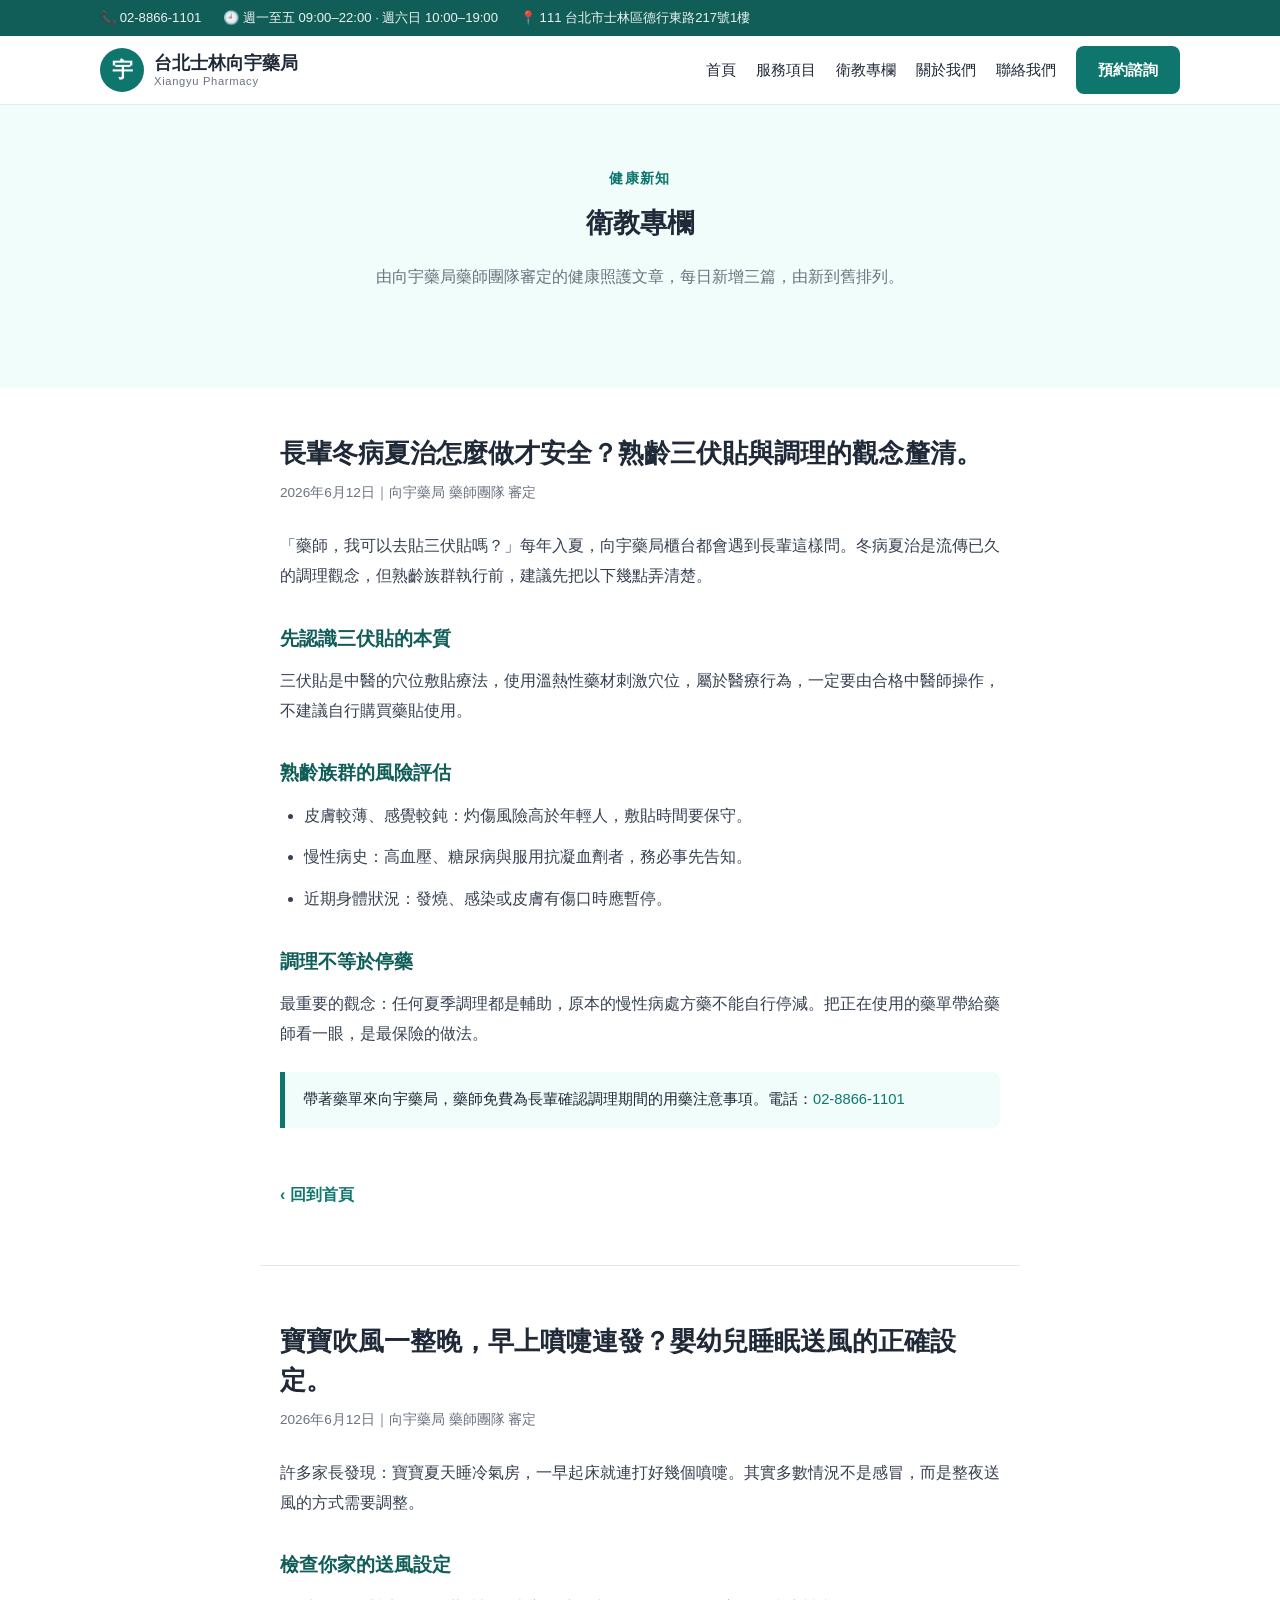
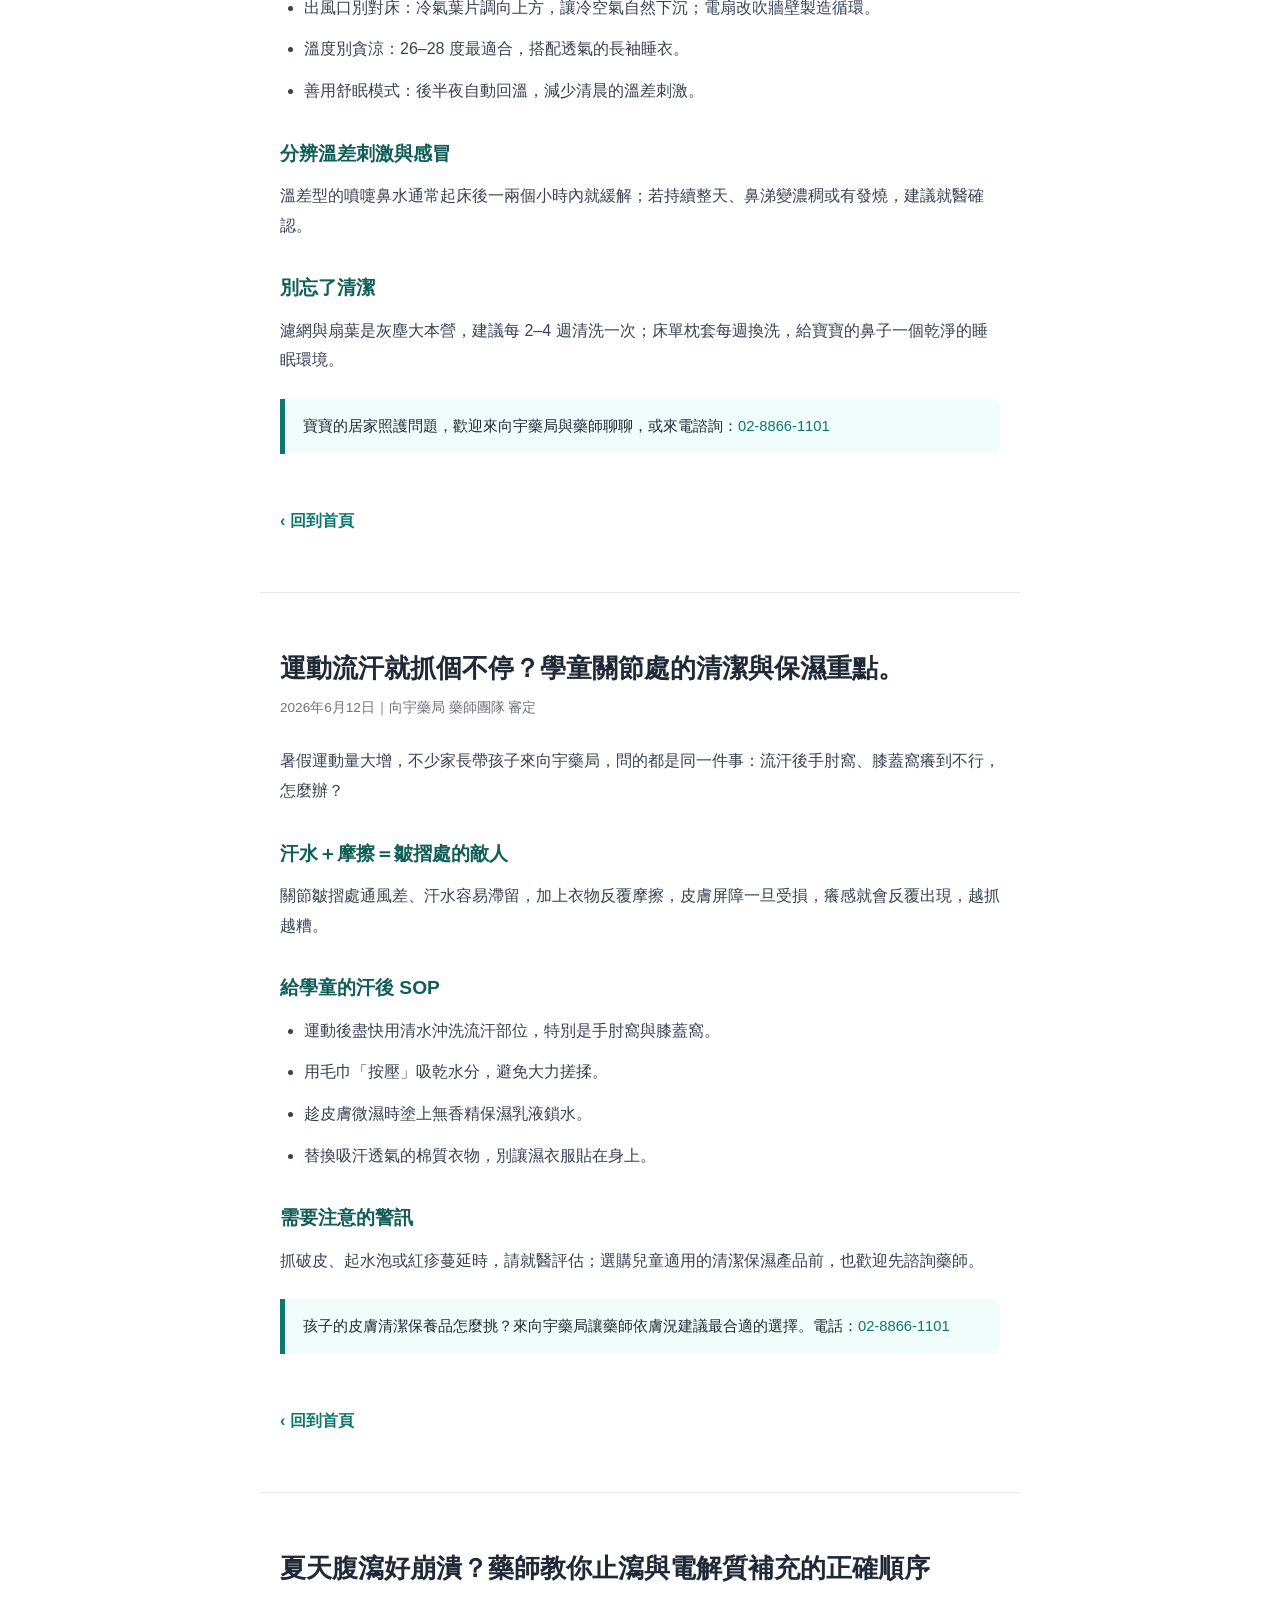
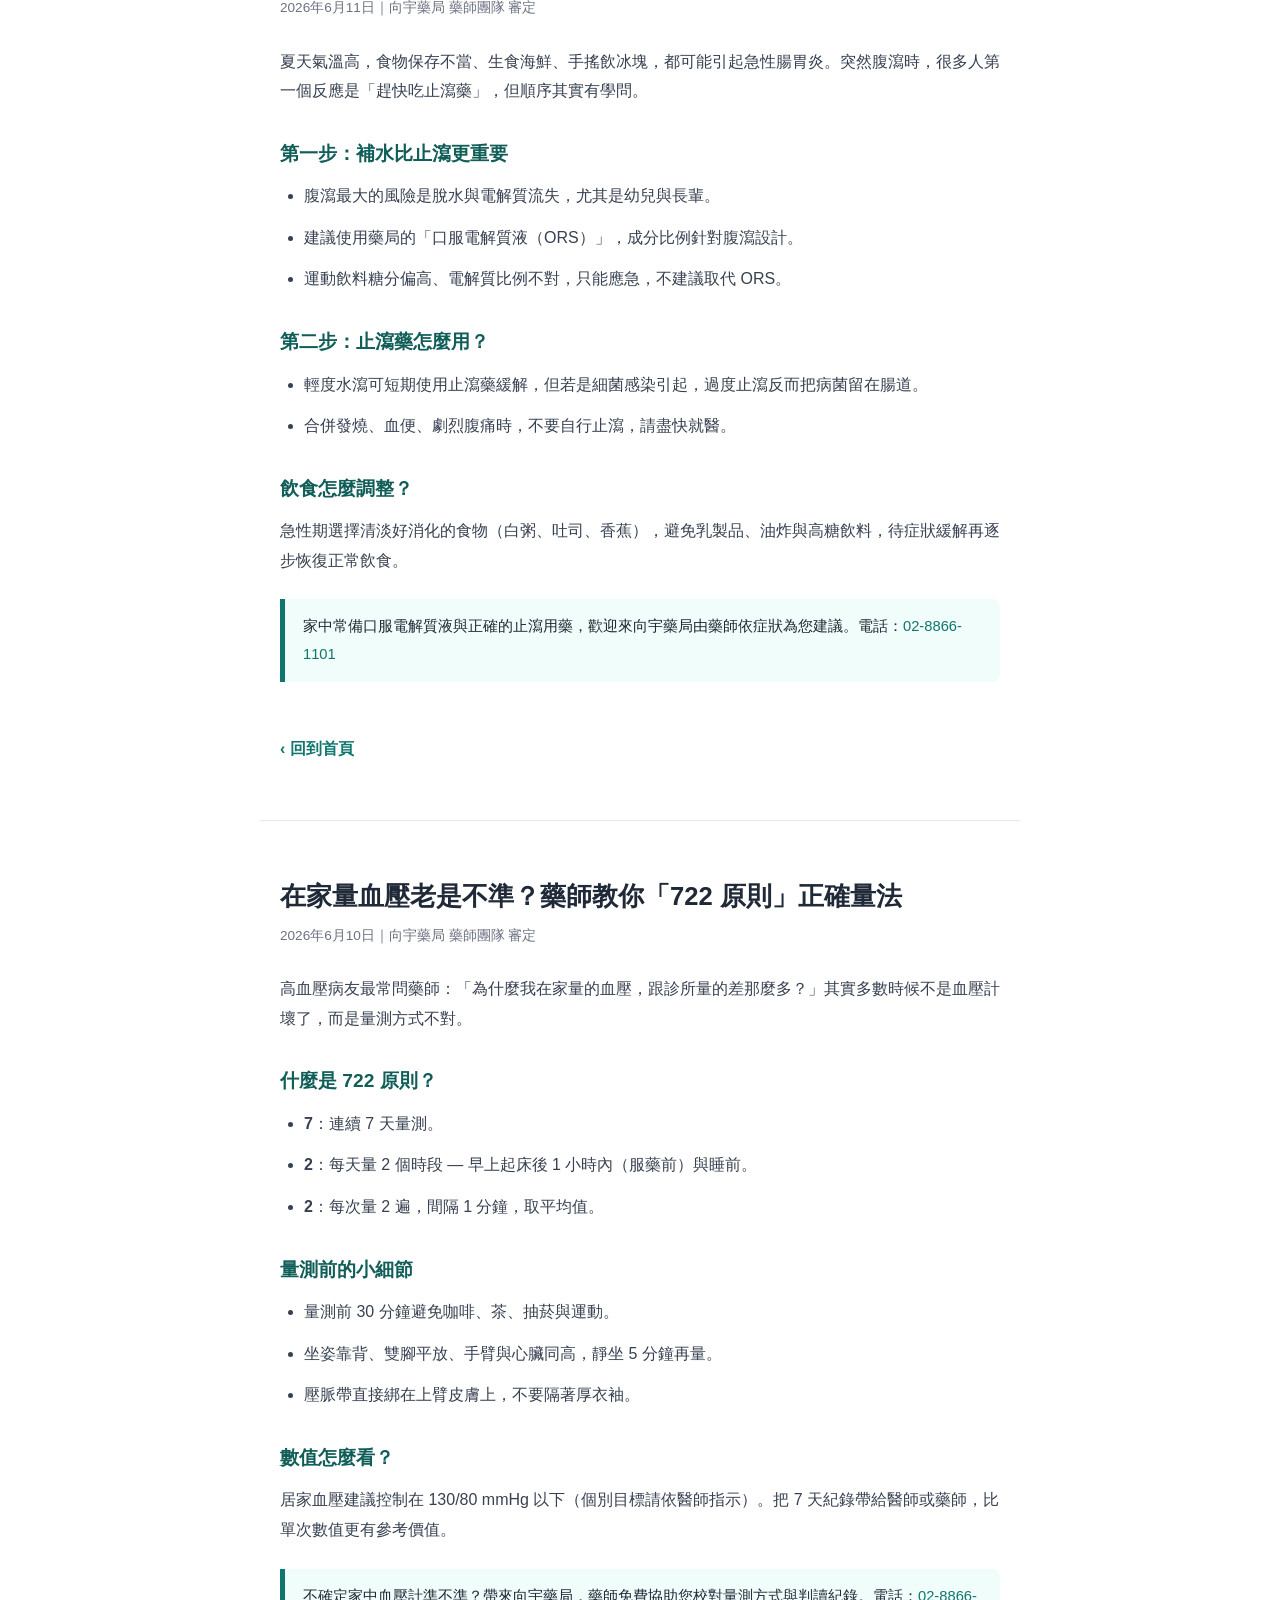
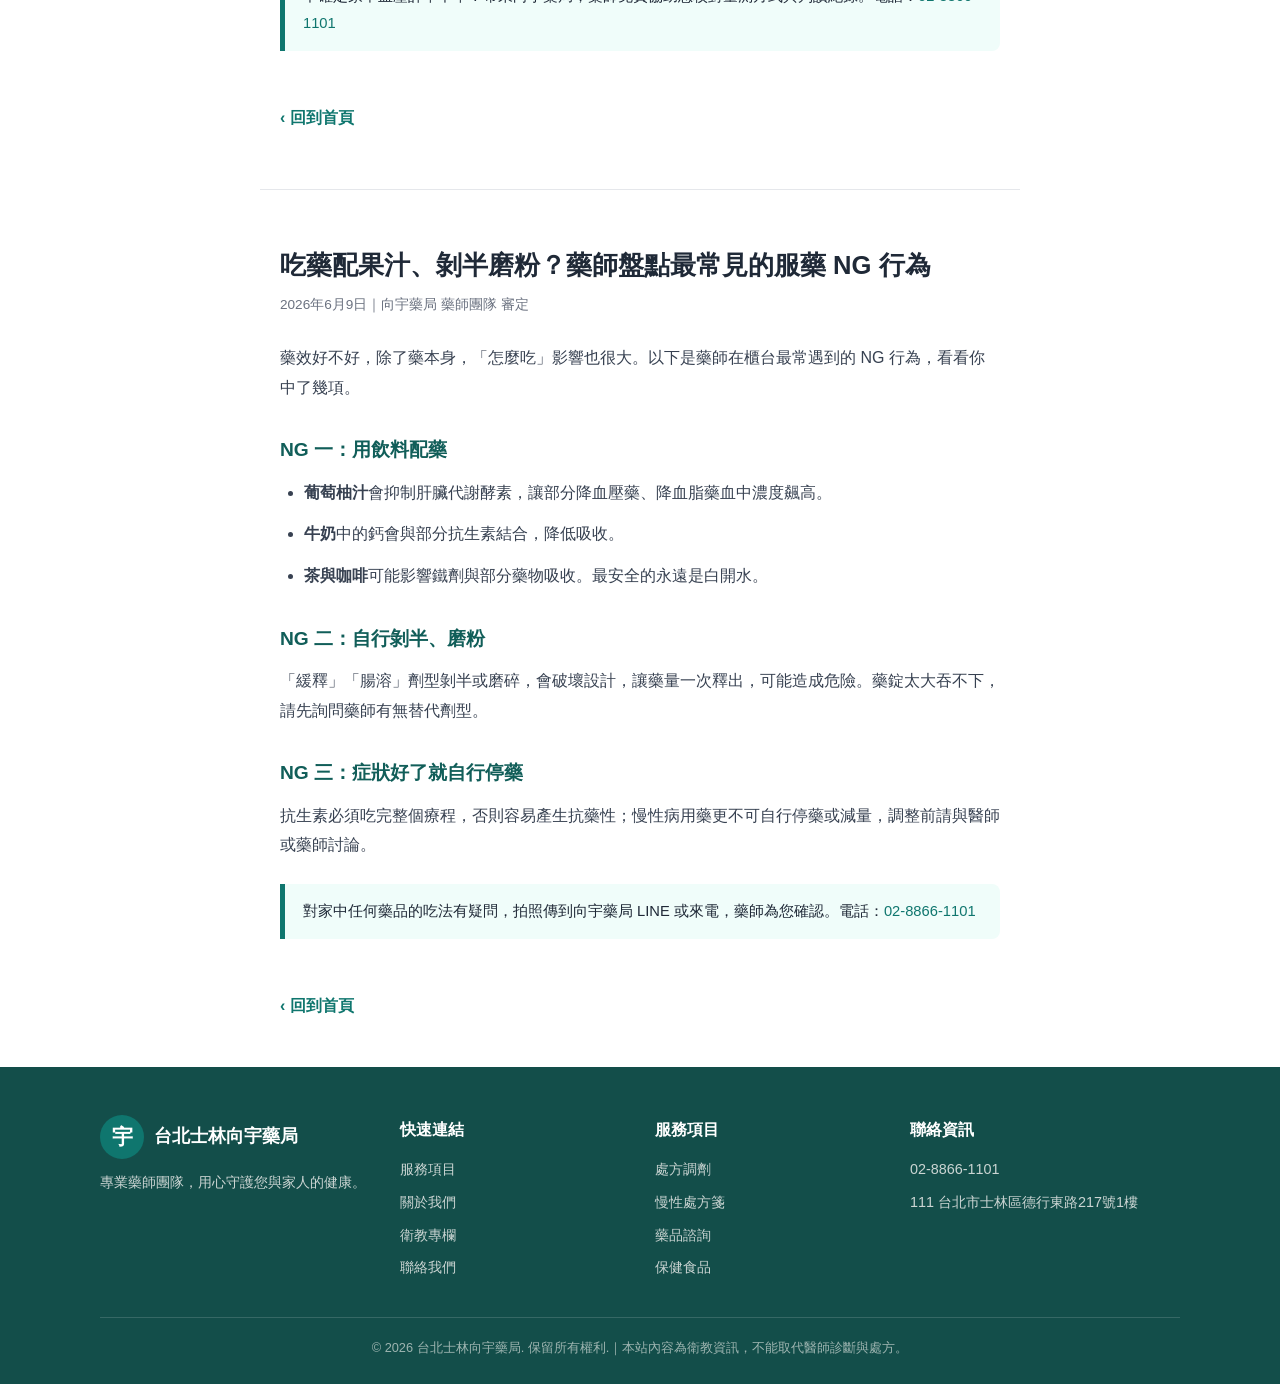
==== articles.html @ 9382575a "Create articles.html" ====
<!DOCTYPE html>
<html lang="zh-Hant-TW">
<head>
<meta charset="UTF-8">
<meta name="viewport" content="width=device-width, initial-scale=1">
<title>衛教專欄 | 台北士林向宇藥局</title>
<meta name="description" content="台北士林向宇藥局衛教專欄：由藥師團隊審定的健康生活照護文章，每日更新。">
<style>
:root{--p:#0F766E;--p-dark:#115E59;--p-light:#F0FDFA;--p-mid:#14B8A6;--ink:#1F2937;--muted:#6B7280;--border:#E5E7EB;--line:#06C755;--bg:#FFFFFF}
*{margin:0;padding:0;box-sizing:border-box}
body{font-family:"Noto Sans TC","Microsoft JhengHei","PingFang TC",sans-serif;color:var(--ink);line-height:1.85;background:var(--bg)}
a{text-decoration:none;color:var(--p)}
.wrap{max-width:1120px;margin:0 auto;padding:0 20px}
.topbar{background:var(--p-dark);color:#fff;font-size:.82rem}
.topbar .wrap{display:flex;gap:22px;flex-wrap:wrap;padding:6px 20px}
.topbar span{opacity:.92}
header{position:sticky;top:0;z-index:50;background:rgba(255,255,255,.96);backdrop-filter:blur(6px);border-bottom:1px solid var(--border)}
header .wrap{display:flex;align-items:center;justify-content:space-between;padding:10px 20px;gap:10px;flex-wrap:wrap}
.brand{display:flex;align-items:center;gap:10px}
.brand .mark{width:44px;height:44px;border-radius:50%;background:var(--p);color:#fff;display:flex;align-items:center;justify-content:center;font-size:1.3rem;font-weight:700}
.brand .name{font-weight:700;font-size:1.1rem;line-height:1.3}
.brand .name small{display:block;font-weight:400;color:var(--muted);font-size:.7rem;letter-spacing:.06em}
nav{display:flex;align-items:center;gap:20px;flex-wrap:wrap}
nav a{color:var(--ink);font-size:.95rem}
nav a:hover{color:var(--p)}
.btn{display:inline-block;background:var(--p);color:#fff;font-weight:700;padding:10px 22px;border-radius:8px;font-size:.95rem}
.btn:hover{background:var(--p-dark);color:#fff}
.btn.ghost{background:#fff;color:var(--p);border:1.5px solid var(--p)}
.hero{background:linear-gradient(135deg,var(--p-light),#fff);padding:64px 0 48px;border-bottom:1px solid var(--border)}
.hero .wrap{display:grid;grid-template-columns:1.25fr .75fr;gap:40px;align-items:center}
.badge{display:inline-block;background:var(--p-light);color:var(--p-dark);border:1px solid var(--p-mid);border-radius:999px;font-size:.8rem;font-weight:700;padding:4px 14px;margin-bottom:16px}
.hero h1{font-size:2.3rem;line-height:1.35;margin-bottom:14px}
.hero h1 em{font-style:normal;color:var(--p)}
.hero p{color:var(--muted);max-width:560px;margin-bottom:24px}
.hero .actions{display:flex;gap:12px;margin-bottom:30px}
.chips{display:flex;gap:12px;flex-wrap:wrap}
.chip{background:#fff;border:1px solid var(--border);border-radius:10px;padding:10px 16px;font-size:.85rem;font-weight:700;color:var(--p-dark)}
.pharm-card{background:#fff;border:1px solid var(--border);border-radius:16px;padding:28px;text-align:center;box-shadow:0 8px 24px rgba(15,118,110,.08)}
.pharm-card .avatar{width:84px;height:84px;border-radius:50%;background:var(--p-light);color:var(--p);display:flex;align-items:center;justify-content:center;font-size:2rem;font-weight:700;margin:0 auto 14px}
.pharm-card .photo{width:150px;height:150px;border-radius:50%;object-fit:cover;object-position:top;margin:0 auto 14px;display:block;border:4px solid var(--p-light);box-shadow:0 4px 12px rgba(15,118,110,.15)}
.pharm-card h3{font-size:1.1rem;margin-bottom:4px}
.pharm-card p{color:var(--muted);font-size:.85rem}
.section{padding:60px 0}
.section.alt{background:var(--p-light)}
.kicker{text-align:center;color:var(--p);font-weight:700;font-size:.9rem;letter-spacing:.1em;margin-bottom:6px}
.section h2{text-align:center;font-size:1.7rem;margin-bottom:14px}
.section .lead{text-align:center;color:var(--muted);max-width:720px;margin:0 auto 36px}
.grid4{display:grid;grid-template-columns:repeat(auto-fit,minmax(230px,1fr));gap:18px}
.fcard{background:#fff;border:1px solid var(--border);border-radius:14px;padding:24px}
.fcard .ico{width:44px;height:44px;border-radius:10px;background:var(--p-light);color:var(--p);display:flex;align-items:center;justify-content:center;font-size:1.2rem;margin-bottom:12px}
.fcard h3{font-size:1.02rem;margin-bottom:6px}
.fcard p{color:var(--muted);font-size:.87rem}
.acards{display:grid;grid-template-columns:repeat(auto-fit,minmax(280px,1fr));gap:20px}
.acard{background:#fff;border:1px solid var(--border);border-radius:14px;overflow:hidden;display:flex;flex-direction:column}
.acard .tagbar{background:var(--p-light);color:var(--p-dark);font-size:.78rem;font-weight:700;padding:8px 18px}
.acard .inner{padding:20px;display:flex;flex-direction:column;flex:1}
.acard .meta{color:var(--muted);font-size:.78rem;margin-bottom:8px}
.acard h3{font-size:1.05rem;line-height:1.5;margin-bottom:10px}
.acard p{color:var(--muted);font-size:.88rem;flex:1}
.acard a{font-weight:700;margin-top:14px;font-size:.9rem}
.about{display:grid;grid-template-columns:1fr 1fr;gap:40px;align-items:start}
.about .text p{color:var(--muted);margin-bottom:14px}
.contact-grid{display:grid;grid-template-columns:repeat(auto-fit,minmax(220px,1fr));gap:18px}
.ccard{background:#fff;border:1px solid var(--border);border-radius:14px;padding:24px;text-align:center}
.ccard .ico{font-size:1.5rem;margin-bottom:8px}
.ccard h3{font-size:.95rem;margin-bottom:4px}
.ccard p{color:var(--muted);font-size:.92rem}
.btn-line{display:inline-block;background:var(--line);color:#fff;font-weight:700;padding:10px 26px;border-radius:999px;font-size:.95rem;margin-top:6px}
article{max-width:760px;margin:0 auto;padding:46px 20px}
article h1{font-size:1.6rem;line-height:1.5;margin-bottom:8px}
article .meta{color:var(--muted);font-size:.85rem;margin-bottom:26px}
article h2{color:var(--p-dark);font-size:1.2rem;margin:30px 0 10px;text-align:left}
article p,article li{margin-bottom:12px;color:#374151}
article ul{padding-left:24px}
.notice{background:var(--p-light);border-left:5px solid var(--p);padding:14px 18px;margin:24px 0;font-size:.92rem;border-radius:0 8px 8px 0}
.back{display:inline-block;margin-top:28px;font-weight:700}
.divider{border:none;border-top:1px solid var(--border);max-width:760px;margin:10px auto}
footer{background:#134E4A;color:#CBD5D3;padding:48px 0 24px;font-size:.9rem}
footer .cols{display:grid;grid-template-columns:1.2fr 1fr 1fr 1.2fr;gap:30px;margin-bottom:30px}
footer h3{color:#fff;font-size:1rem;margin-bottom:12px}
footer a{color:#CBD5D3;display:block;margin-bottom:6px}
footer a:hover{color:#fff}
footer .copy{border-top:1px solid rgba(255,255,255,.15);padding-top:18px;text-align:center;font-size:.8rem;color:#9DB4B0}
@media(max-width:860px){.hero .wrap,.about,footer .cols{grid-template-columns:1fr}.hero h1{font-size:1.8rem}}
</style>
</head>
<body>

<div class="topbar">
  <div class="wrap">
    <span>📞 02-8866-1101</span>
    <span>🕘 週一至五 09:00–22:00 · 週六日 10:00–19:00</span>
    <span>📍 111 台北市士林區德行東路217號1樓</span>
  </div>
</div>

<header>
  <div class="wrap">
    <div class="brand">
      <div class="mark">宇</div>
      <div class="name">台北士林向宇藥局<small>Xiangyu Pharmacy</small></div>
    </div>
    <nav>
      <a href="index.html">首頁</a>
      <a href="index.html#services">服務項目</a>
      <a href="articles.html">衛教專欄</a>
      <a href="index.html#about">關於我們</a>
      <a href="index.html#contact">聯絡我們</a>
      <a class="btn" href="tel:02-88661101">預約諮詢</a>
    </nav>
  </div>
</header>

<div class="section alt">
  <div class="wrap">
    <div class="kicker">健康新知</div>
    <h2>衛教專欄</h2>
    <p class="lead">由向宇藥局藥師團隊審定的健康照護文章，每日新增三篇，由新到舊排列。</p>
  </div>
</div>

<article id="a-20260612-1">
<h1>長輩冬病夏治怎麼做才安全？熟齡三伏貼與調理的觀念釐清。</h1>
<div class="meta">2026年6月12日｜向宇藥局 藥師團隊 審定</div>
<p>「藥師，我可以去貼三伏貼嗎？」每年入夏，向宇藥局櫃台都會遇到長輩這樣問。冬病夏治是流傳已久的調理觀念，但熟齡族群執行前，建議先把以下幾點弄清楚。</p>
<h2>先認識三伏貼的本質</h2>
<p>三伏貼是中醫的穴位敷貼療法，使用溫熱性藥材刺激穴位，屬於醫療行為，一定要由合格中醫師操作，不建議自行購買藥貼使用。</p>
<h2>熟齡族群的風險評估</h2>
<ul>
<li>皮膚較薄、感覺較鈍：灼傷風險高於年輕人，敷貼時間要保守。</li>
<li>慢性病史：高血壓、糖尿病與服用抗凝血劑者，務必事先告知。</li>
<li>近期身體狀況：發燒、感染或皮膚有傷口時應暫停。</li>
</ul>
<h2>調理不等於停藥</h2>
<p>最重要的觀念：任何夏季調理都是輔助，原本的慢性病處方藥不能自行停減。把正在使用的藥單帶給藥師看一眼，是最保險的做法。</p>
<div class="notice">帶著藥單來向宇藥局，藥師免費為長輩確認調理期間的用藥注意事項。電話：<a href="tel:02-88661101">02-8866-1101</a></div>
<a class="back" href="index.html#articles">‹ 回到首頁</a>
</article>
<hr class="divider">
<article id="a-20260612-2">
<h1>寶寶吹風一整晚，早上噴嚏連發？嬰幼兒睡眠送風的正確設定。</h1>
<div class="meta">2026年6月12日｜向宇藥局 藥師團隊 審定</div>
<p>許多家長發現：寶寶夏天睡冷氣房，一早起床就連打好幾個噴嚏。其實多數情況不是感冒，而是整夜送風的方式需要調整。</p>
<h2>檢查你家的送風設定</h2>
<ul>
<li>出風口別對床：冷氣葉片調向上方，讓冷空氣自然下沉；電扇改吹牆壁製造循環。</li>
<li>溫度別貪涼：26–28 度最適合，搭配透氣的長袖睡衣。</li>
<li>善用舒眠模式：後半夜自動回溫，減少清晨的溫差刺激。</li>
</ul>
<h2>分辨溫差刺激與感冒</h2>
<p>溫差型的噴嚏鼻水通常起床後一兩個小時內就緩解；若持續整天、鼻涕變濃稠或有發燒，建議就醫確認。</p>
<h2>別忘了清潔</h2>
<p>濾網與扇葉是灰塵大本營，建議每 2–4 週清洗一次；床單枕套每週換洗，給寶寶的鼻子一個乾淨的睡眠環境。</p>
<div class="notice">寶寶的居家照護問題，歡迎來向宇藥局與藥師聊聊，或來電諮詢：<a href="tel:02-88661101">02-8866-1101</a></div>
<a class="back" href="index.html#articles">‹ 回到首頁</a>
</article>
<hr class="divider">
<article id="a-20260612-3">
<h1>運動流汗就抓個不停？學童關節處的清潔與保濕重點。</h1>
<div class="meta">2026年6月12日｜向宇藥局 藥師團隊 審定</div>
<p>暑假運動量大增，不少家長帶孩子來向宇藥局，問的都是同一件事：流汗後手肘窩、膝蓋窩癢到不行，怎麼辦？</p>
<h2>汗水＋摩擦＝皺摺處的敵人</h2>
<p>關節皺摺處通風差、汗水容易滯留，加上衣物反覆摩擦，皮膚屏障一旦受損，癢感就會反覆出現，越抓越糟。</p>
<h2>給學童的汗後 SOP</h2>
<ul>
<li>運動後盡快用清水沖洗流汗部位，特別是手肘窩與膝蓋窩。</li>
<li>用毛巾「按壓」吸乾水分，避免大力搓揉。</li>
<li>趁皮膚微濕時塗上無香精保濕乳液鎖水。</li>
<li>替換吸汗透氣的棉質衣物，別讓濕衣服貼在身上。</li>
</ul>
<h2>需要注意的警訊</h2>
<p>抓破皮、起水泡或紅疹蔓延時，請就醫評估；選購兒童適用的清潔保濕產品前，也歡迎先諮詢藥師。</p>
<div class="notice">孩子的皮膚清潔保養品怎麼挑？來向宇藥局讓藥師依膚況建議最合適的選擇。電話：<a href="tel:02-88661101">02-8866-1101</a></div>
<a class="back" href="index.html#articles">‹ 回到首頁</a>
</article>
<hr class="divider">
<article>
<h1>夏天腹瀉好崩潰？藥師教你止瀉與電解質補充的正確順序</h1>
<div class="meta">2026年6月11日｜向宇藥局 藥師團隊 審定</div>
<p>夏天氣溫高，食物保存不當、生食海鮮、手搖飲冰塊，都可能引起急性腸胃炎。突然腹瀉時，很多人第一個反應是「趕快吃止瀉藥」，但順序其實有學問。</p>
<h2>第一步：補水比止瀉更重要</h2>
<ul>
<li>腹瀉最大的風險是脫水與電解質流失，尤其是幼兒與長輩。</li>
<li>建議使用藥局的「口服電解質液（ORS）」，成分比例針對腹瀉設計。</li>
<li>運動飲料糖分偏高、電解質比例不對，只能應急，不建議取代 ORS。</li>
</ul>
<h2>第二步：止瀉藥怎麼用？</h2>
<ul>
<li>輕度水瀉可短期使用止瀉藥緩解，但若是細菌感染引起，過度止瀉反而把病菌留在腸道。</li>
<li>合併發燒、血便、劇烈腹痛時，不要自行止瀉，請盡快就醫。</li>
</ul>
<h2>飲食怎麼調整？</h2>
<p>急性期選擇清淡好消化的食物（白粥、吐司、香蕉），避免乳製品、油炸與高糖飲料，待症狀緩解再逐步恢復正常飲食。</p>
<div class="notice">家中常備口服電解質液與正確的止瀉用藥，歡迎來向宇藥局由藥師依症狀為您建議。電話：<a href="tel:02-88661101">02-8866-1101</a></div>
<a class="back" href="index.html#articles">‹ 回到首頁</a>
</article>
<hr class="divider">
<article>
<h1>在家量血壓老是不準？藥師教你「722 原則」正確量法</h1>
<div class="meta">2026年6月10日｜向宇藥局 藥師團隊 審定</div>
<p>高血壓病友最常問藥師：「為什麼我在家量的血壓，跟診所量的差那麼多？」其實多數時候不是血壓計壞了，而是量測方式不對。</p>
<h2>什麼是 722 原則？</h2>
<ul>
<li><strong>7</strong>：連續 7 天量測。</li>
<li><strong>2</strong>：每天量 2 個時段 — 早上起床後 1 小時內（服藥前）與睡前。</li>
<li><strong>2</strong>：每次量 2 遍，間隔 1 分鐘，取平均值。</li>
</ul>
<h2>量測前的小細節</h2>
<ul>
<li>量測前 30 分鐘避免咖啡、茶、抽菸與運動。</li>
<li>坐姿靠背、雙腳平放、手臂與心臟同高，靜坐 5 分鐘再量。</li>
<li>壓脈帶直接綁在上臂皮膚上，不要隔著厚衣袖。</li>
</ul>
<h2>數值怎麼看？</h2>
<p>居家血壓建議控制在 130/80 mmHg 以下（個別目標請依醫師指示）。把 7 天紀錄帶給醫師或藥師，比單次數值更有參考價值。</p>
<div class="notice">不確定家中血壓計準不準？帶來向宇藥局，藥師免費協助您校對量測方式與判讀紀錄。電話：<a href="tel:02-88661101">02-8866-1101</a></div>
<a class="back" href="index.html#articles">‹ 回到首頁</a>
</article>
<hr class="divider">
<article>
<h1>吃藥配果汁、剝半磨粉？藥師盤點最常見的服藥 NG 行為</h1>
<div class="meta">2026年6月9日｜向宇藥局 藥師團隊 審定</div>
<p>藥效好不好，除了藥本身，「怎麼吃」影響也很大。以下是藥師在櫃台最常遇到的 NG 行為，看看你中了幾項。</p>
<h2>NG 一：用飲料配藥</h2>
<ul>
<li><strong>葡萄柚汁</strong>會抑制肝臟代謝酵素，讓部分降血壓藥、降血脂藥血中濃度飆高。</li>
<li><strong>牛奶</strong>中的鈣會與部分抗生素結合，降低吸收。</li>
<li><strong>茶與咖啡</strong>可能影響鐵劑與部分藥物吸收。最安全的永遠是白開水。</li>
</ul>
<h2>NG 二：自行剝半、磨粉</h2>
<p>「緩釋」「腸溶」劑型剝半或磨碎，會破壞設計，讓藥量一次釋出，可能造成危險。藥錠太大吞不下，請先詢問藥師有無替代劑型。</p>
<h2>NG 三：症狀好了就自行停藥</h2>
<p>抗生素必須吃完整個療程，否則容易產生抗藥性；慢性病用藥更不可自行停藥或減量，調整前請與醫師或藥師討論。</p>
<div class="notice">對家中任何藥品的吃法有疑問，拍照傳到向宇藥局 LINE 或來電，藥師為您確認。電話：<a href="tel:02-88661101">02-8866-1101</a></div>
<a class="back" href="index.html#articles">‹ 回到首頁</a>
</article>

<footer>
  <div class="wrap">
    <div class="cols">
      <div>
        <div class="brand" style="margin-bottom:10px"><div class="mark">宇</div><div class="name" style="color:#fff">台北士林向宇藥局</div></div>
        <p>專業藥師團隊，用心守護您與家人的健康。</p>
      </div>
      <div>
        <h3>快速連結</h3>
        <a href="index.html#services">服務項目</a>
        <a href="index.html#about">關於我們</a>
        <a href="articles.html">衛教專欄</a>
        <a href="index.html#contact">聯絡我們</a>
      </div>
      <div>
        <h3>服務項目</h3>
        <a href="index.html#services">處方調劑</a>
        <a href="index.html#services">慢性處方箋</a>
        <a href="index.html#services">藥品諮詢</a>
        <a href="index.html#services">保健食品</a>
      </div>
      <div>
        <h3>聯絡資訊</h3>
        <a href="tel:02-88661101">02-8866-1101</a>
        <a href="index.html#contact">111 台北市士林區德行東路217號1樓</a>
      </div>
    </div>
    <div class="copy">© 2026 台北士林向宇藥局. 保留所有權利.｜本站內容為衛教資訊，不能取代醫師診斷與處方。</div>
  </div>
</footer>
</body>
</html>
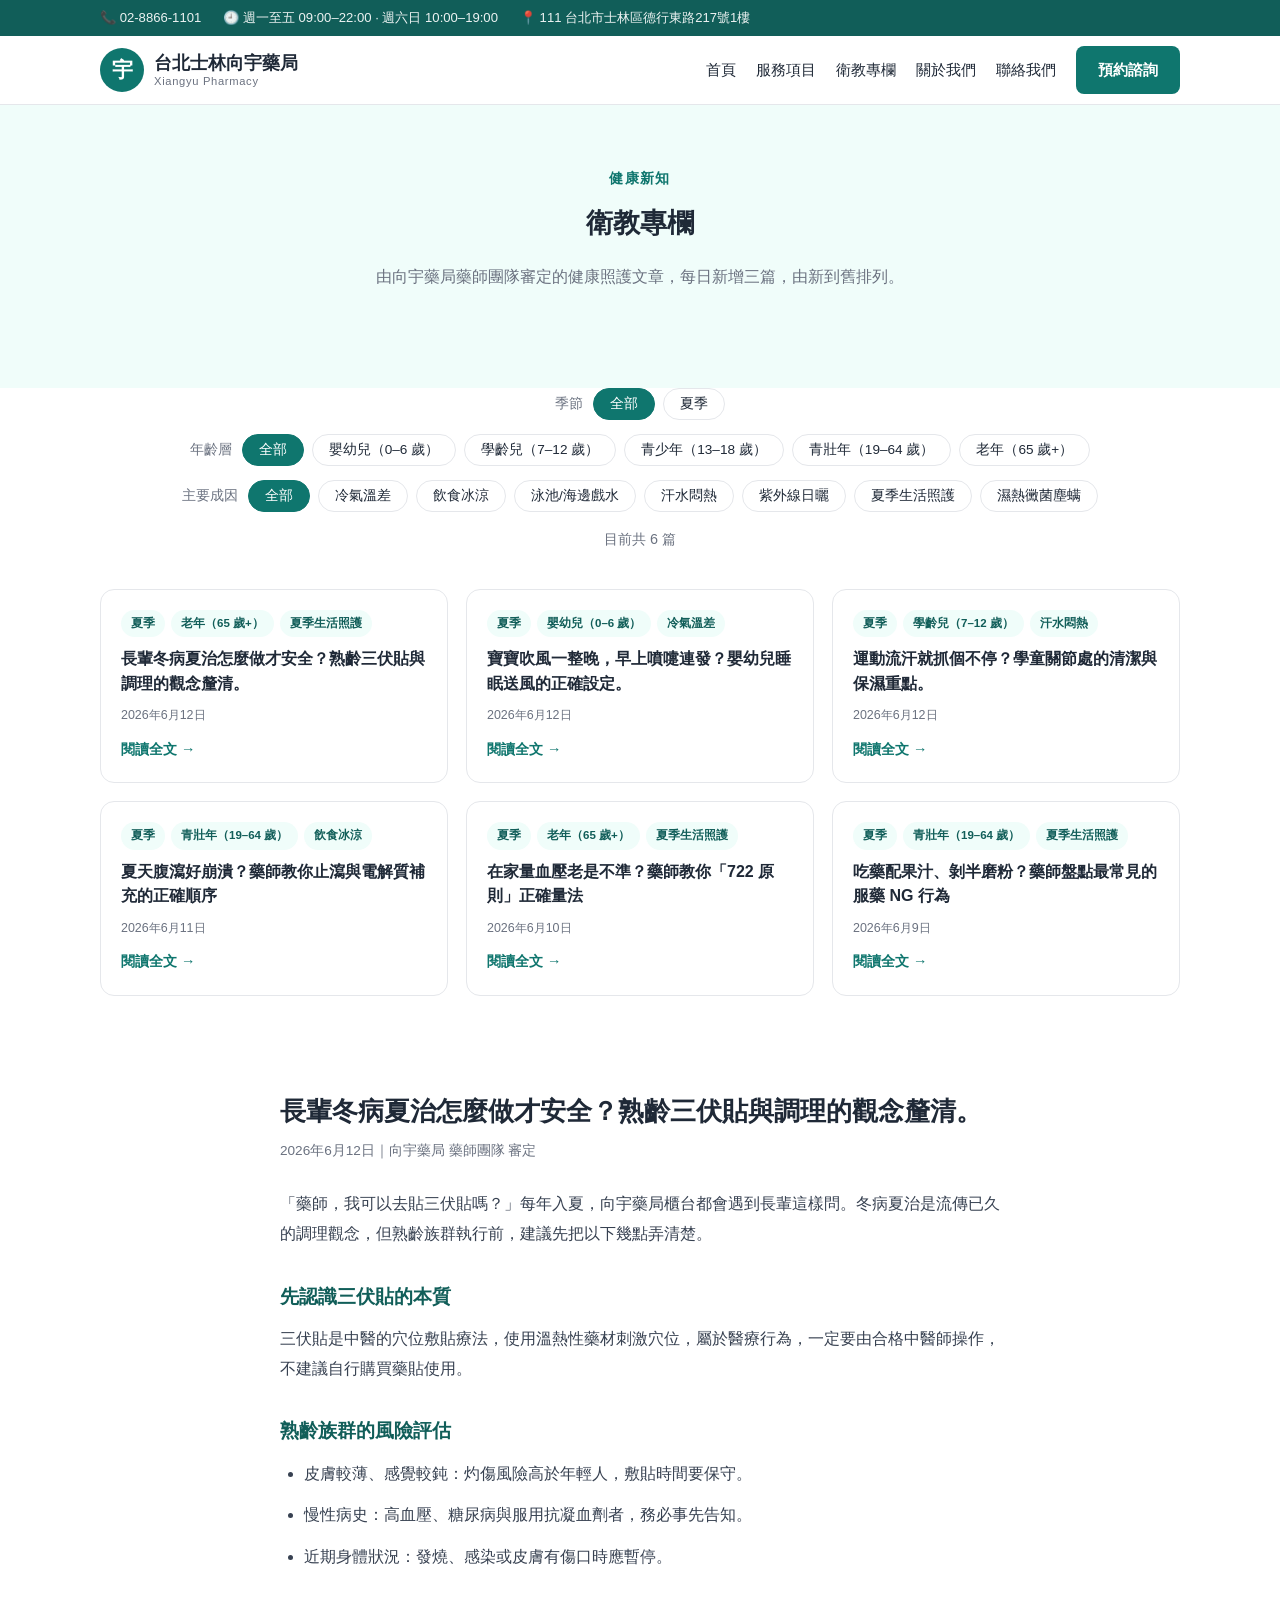
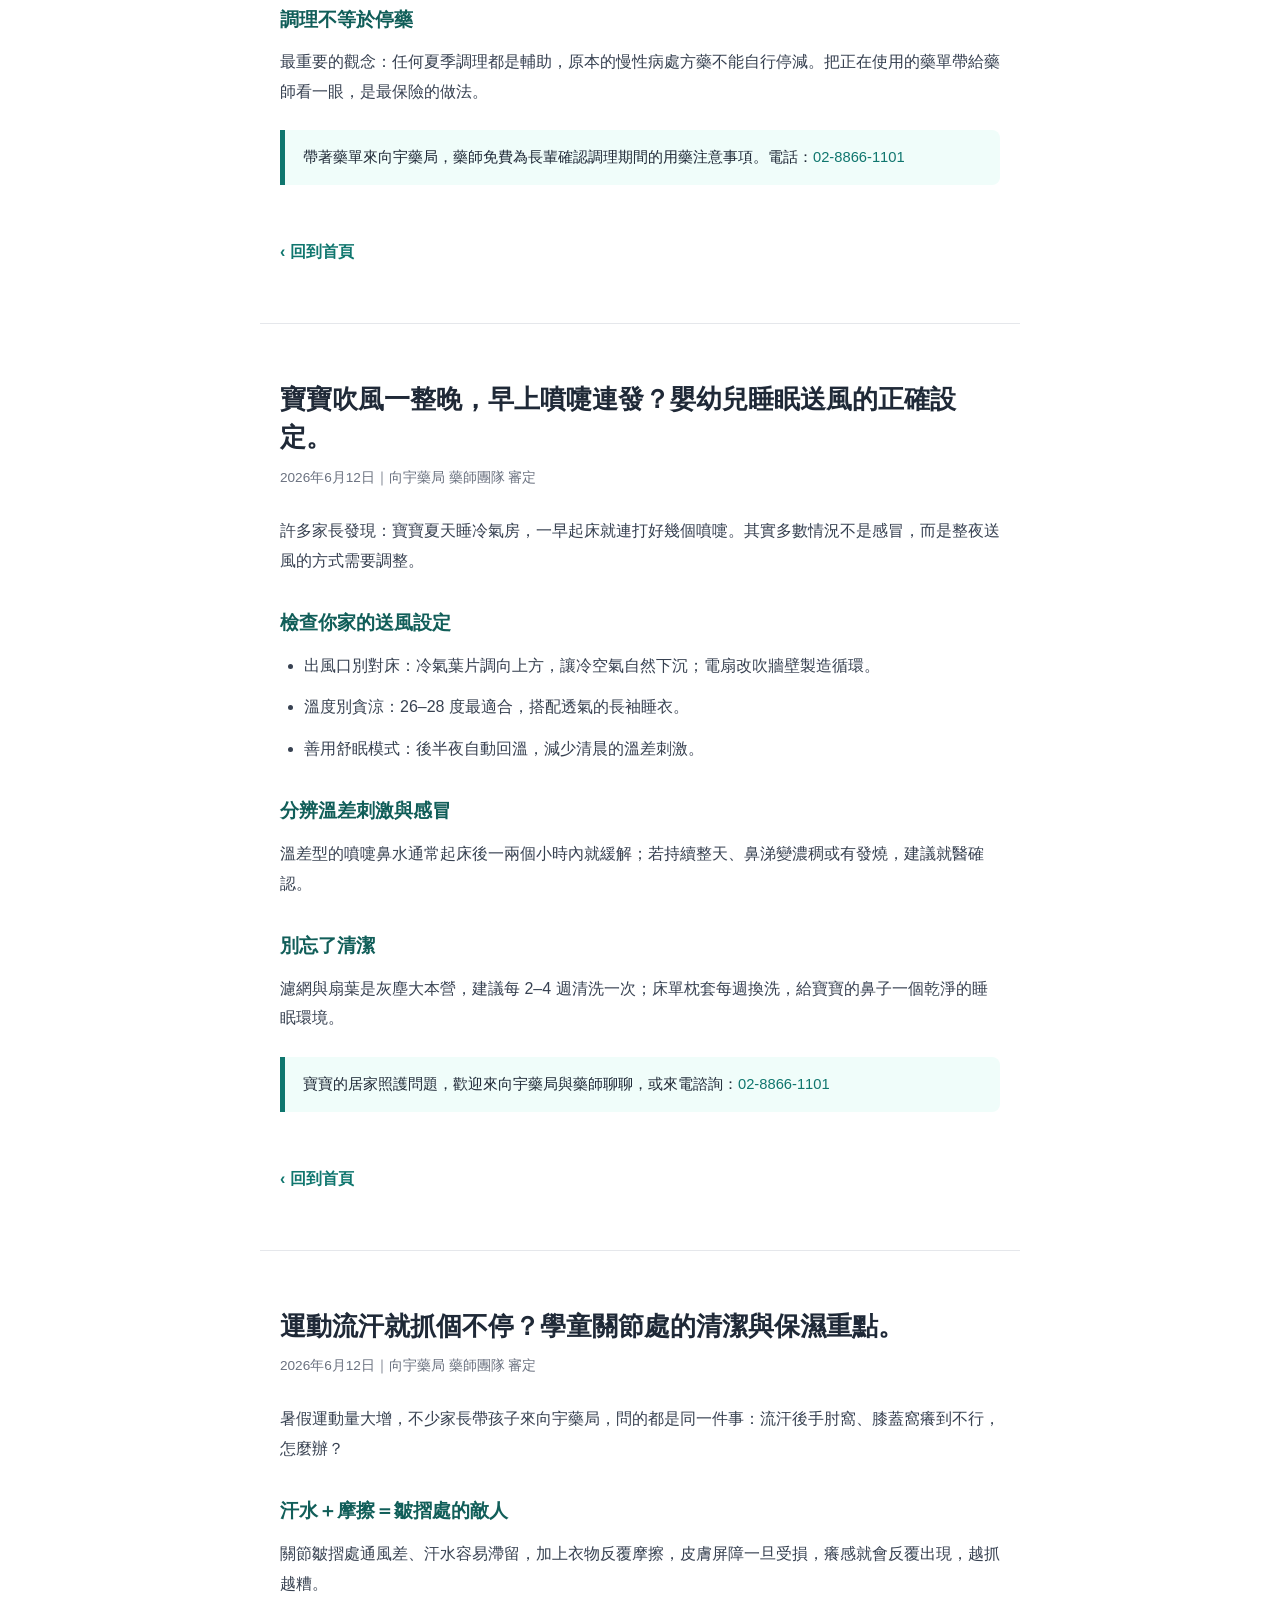
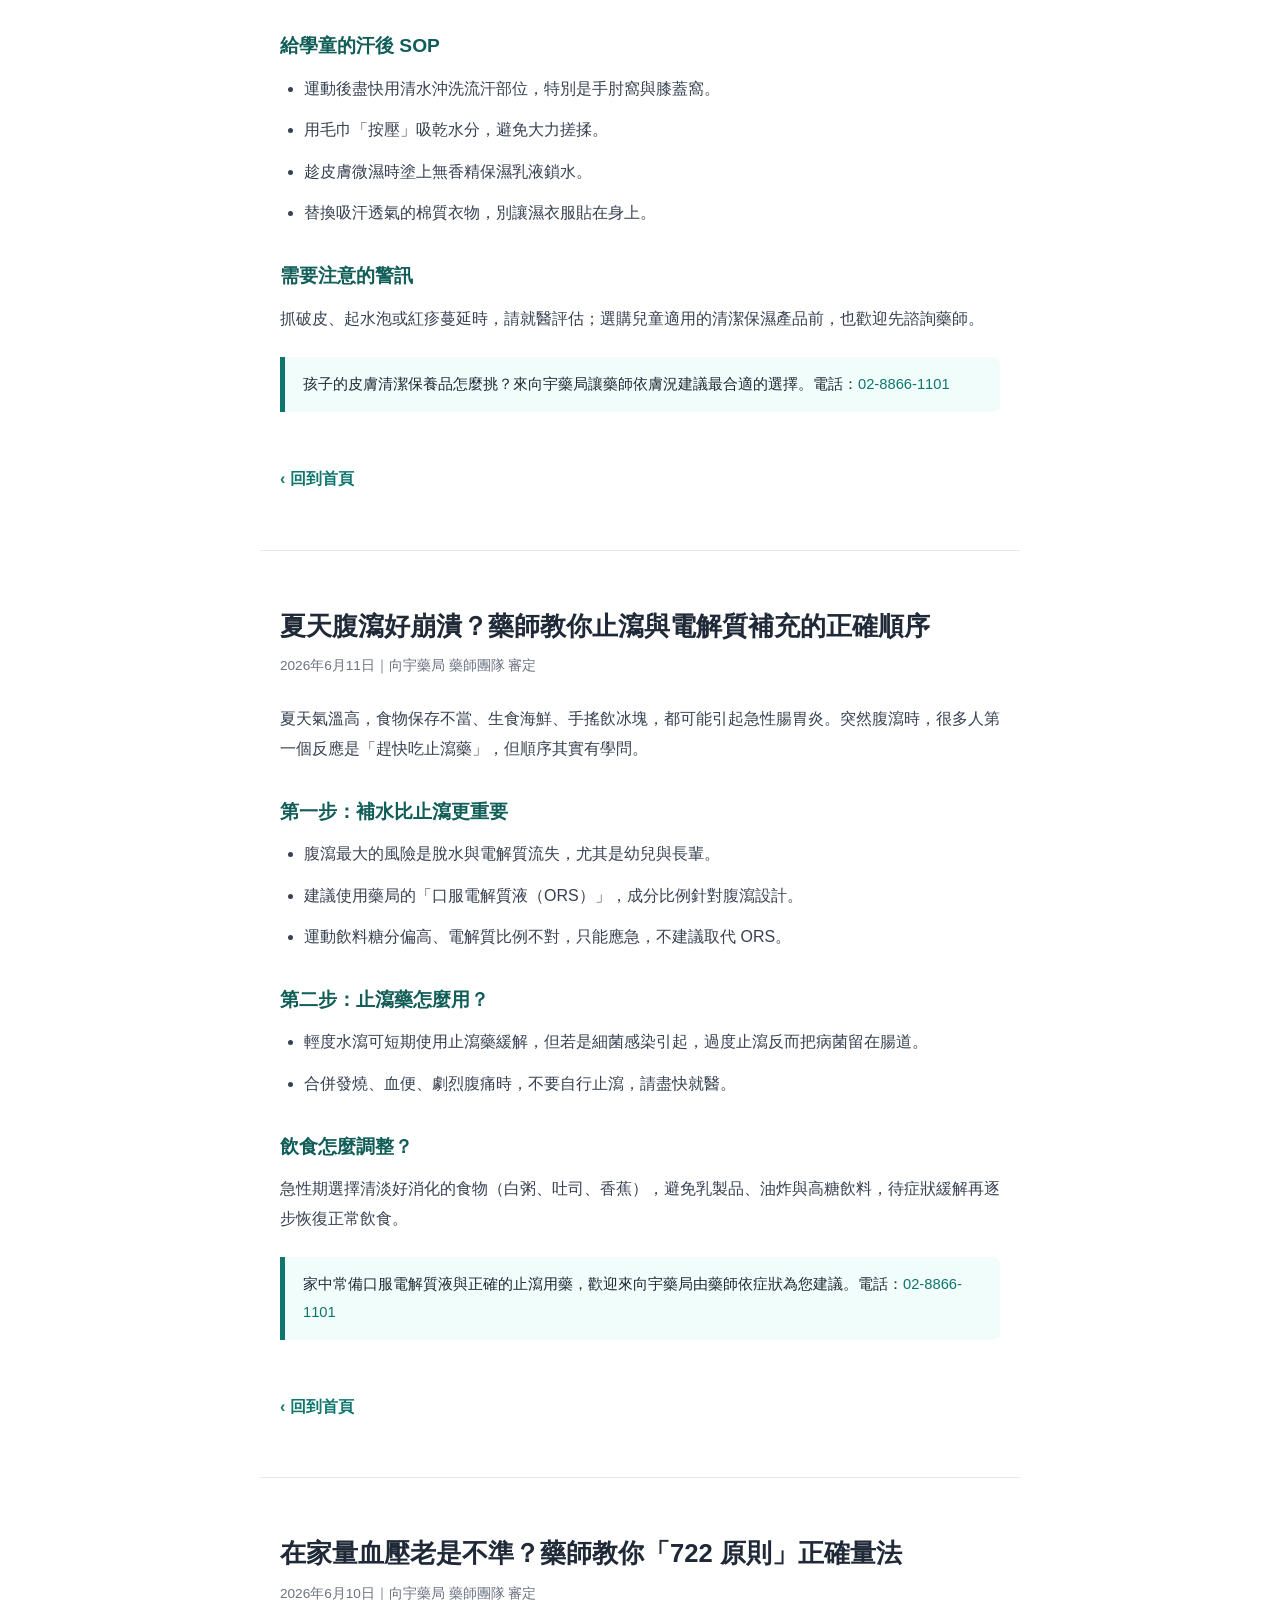
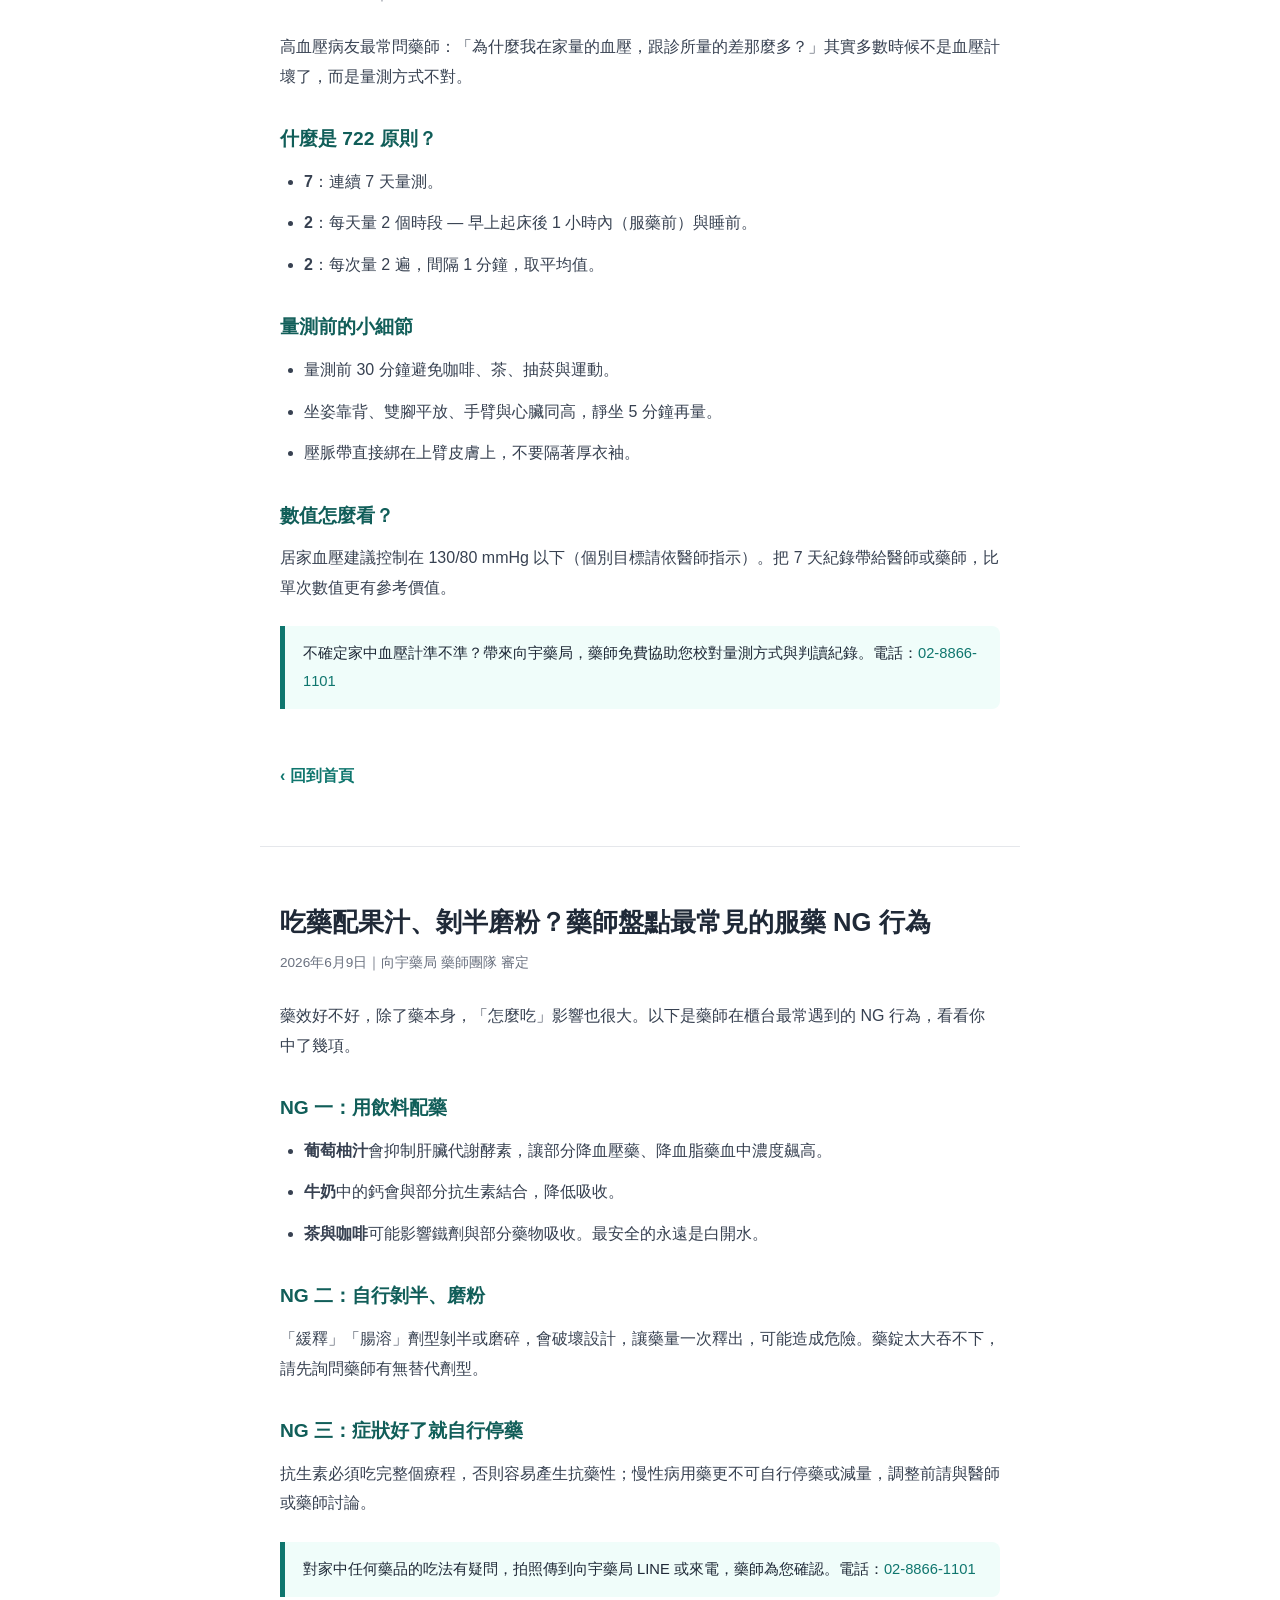
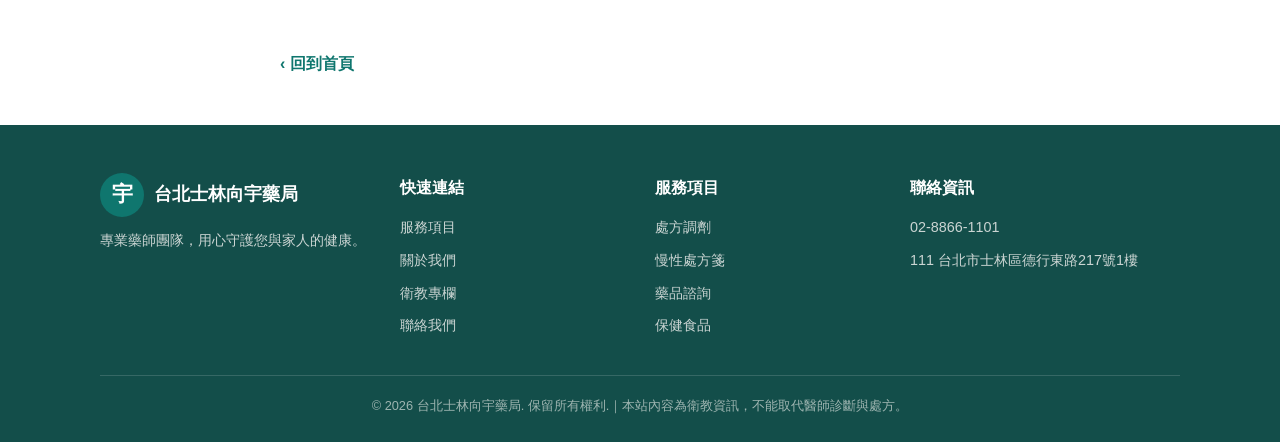
==== commit 9c70cb31: "Update articles.html" ====
--- a/articles.html
+++ b/articles.html
@@ -81,6 +81,18 @@
 footer a{color:#CBD5D3;display:block;margin-bottom:6px}
 footer a:hover{color:#fff}
 footer .copy{border-top:1px solid rgba(255,255,255,.15);padding-top:18px;text-align:center;font-size:.8rem;color:#9DB4B0}
+.fbar{display:flex;flex-wrap:wrap;gap:8px;justify-content:center;margin-bottom:14px}
+.fbar .flabel{font-size:.85rem;color:var(--muted);align-self:center;margin-right:2px}
+.fpill{background:#fff;border:1px solid var(--border);border-radius:999px;padding:6px 16px;font-size:.85rem;color:var(--ink);cursor:pointer}
+.fpill.active{background:var(--p);color:#fff;border-color:var(--p)}
+.fcount{text-align:center;color:var(--muted);font-size:.9rem;margin:6px 0 26px}
+.alist{display:grid;grid-template-columns:repeat(auto-fit,minmax(300px,1fr));gap:18px;max-width:1120px;margin:0 auto;padding:0 20px 50px}
+.aitem{background:#fff;border:1px solid var(--border);border-radius:14px;padding:20px;display:flex;flex-direction:column}
+.aitem .tags{display:flex;gap:6px;flex-wrap:wrap;margin-bottom:10px}
+.aitem .tag{background:var(--p-light);color:var(--p-dark);font-size:.72rem;font-weight:700;border-radius:999px;padding:3px 10px}
+.aitem h3{font-size:1rem;line-height:1.55;flex:1}
+.aitem .meta{color:var(--muted);font-size:.78rem;margin:8px 0}
+.aitem a{font-weight:700;font-size:.9rem}
 @media(max-width:860px){.hero .wrap,.about,footer .cols{grid-template-columns:1fr}.hero h1{font-size:1.8rem}}
 </style>
 </head>
@@ -119,6 +131,51 @@
   </div>
 </div>
 
+<div class="wrap" style="padding-bottom:10px">
+  <div class="fbar"><span class="flabel">季節</span><button class="fpill active">全部</button><button class="fpill">夏季</button></div>
+  <div class="fbar" data-key="age"><span class="flabel">年齡層</span><button class="fpill active">全部</button><button class="fpill">嬰幼兒（0–6 歲）</button><button class="fpill">學齡兒（7–12 歲）</button><button class="fpill">青少年（13–18 歲）</button><button class="fpill">青壯年（19–64 歲）</button><button class="fpill">老年（65 歲+）</button></div>
+  <div class="fbar" data-key="cause"><span class="flabel">主要成因</span><button class="fpill active">全部</button><button class="fpill">冷氣溫差</button><button class="fpill">飲食冰涼</button><button class="fpill">泳池/海邊戲水</button><button class="fpill">汗水悶熱</button><button class="fpill">紫外線日曬</button><button class="fpill">夏季生活照護</button><button class="fpill">濕熱黴菌塵螨</button></div>
+  <div class="fcount" id="fcount">目前共 6 篇</div>
+</div>
+<div class="alist">
+  <div class="aitem" data-age="老年（65 歲+）" data-cause="夏季生活照護">
+    <div class="tags"><span class="tag">夏季</span><span class="tag">老年（65 歲+）</span><span class="tag">夏季生活照護</span></div>
+    <h3>長輩冬病夏治怎麼做才安全？熟齡三伏貼與調理的觀念釐清。</h3>
+    <div class="meta">2026年6月12日</div>
+    <a href="#a-20260612-1">閱讀全文 →</a>
+  </div>
+  <div class="aitem" data-age="嬰幼兒（0–6 歲）" data-cause="冷氣溫差">
+    <div class="tags"><span class="tag">夏季</span><span class="tag">嬰幼兒（0–6 歲）</span><span class="tag">冷氣溫差</span></div>
+    <h3>寶寶吹風一整晚，早上噴嚏連發？嬰幼兒睡眠送風的正確設定。</h3>
+    <div class="meta">2026年6月12日</div>
+    <a href="#a-20260612-2">閱讀全文 →</a>
+  </div>
+  <div class="aitem" data-age="學齡兒（7–12 歲）" data-cause="汗水悶熱">
+    <div class="tags"><span class="tag">夏季</span><span class="tag">學齡兒（7–12 歲）</span><span class="tag">汗水悶熱</span></div>
+    <h3>運動流汗就抓個不停？學童關節處的清潔與保濕重點。</h3>
+    <div class="meta">2026年6月12日</div>
+    <a href="#a-20260612-3">閱讀全文 →</a>
+  </div>
+  <div class="aitem" data-age="青壯年（19–64 歲）" data-cause="飲食冰涼">
+    <div class="tags"><span class="tag">夏季</span><span class="tag">青壯年（19–64 歲）</span><span class="tag">飲食冰涼</span></div>
+    <h3>夏天腹瀉好崩潰？藥師教你止瀉與電解質補充的正確順序</h3>
+    <div class="meta">2026年6月11日</div>
+    <a href="#a-old-1">閱讀全文 →</a>
+  </div>
+  <div class="aitem" data-age="老年（65 歲+）" data-cause="夏季生活照護">
+    <div class="tags"><span class="tag">夏季</span><span class="tag">老年（65 歲+）</span><span class="tag">夏季生活照護</span></div>
+    <h3>在家量血壓老是不準？藥師教你「722 原則」正確量法</h3>
+    <div class="meta">2026年6月10日</div>
+    <a href="#a-old-2">閱讀全文 →</a>
+  </div>
+  <div class="aitem" data-age="青壯年（19–64 歲）" data-cause="夏季生活照護">
+    <div class="tags"><span class="tag">夏季</span><span class="tag">青壯年（19–64 歲）</span><span class="tag">夏季生活照護</span></div>
+    <h3>吃藥配果汁、剝半磨粉？藥師盤點最常見的服藥 NG 行為</h3>
+    <div class="meta">2026年6月9日</div>
+    <a href="#a-old-3">閱讀全文 →</a>
+  </div>
+</div>
+
 <article id="a-20260612-1">
 <h1>長輩冬病夏治怎麼做才安全？熟齡三伏貼與調理的觀念釐清。</h1>
 <div class="meta">2026年6月12日｜向宇藥局 藥師團隊 審定</div>
@@ -174,7 +231,7 @@
 <a class="back" href="index.html#articles">‹ 回到首頁</a>
 </article>
 <hr class="divider">
-<article>
+<article id="a-old-1">
 <h1>夏天腹瀉好崩潰？藥師教你止瀉與電解質補充的正確順序</h1>
 <div class="meta">2026年6月11日｜向宇藥局 藥師團隊 審定</div>
 <p>夏天氣溫高，食物保存不當、生食海鮮、手搖飲冰塊，都可能引起急性腸胃炎。突然腹瀉時，很多人第一個反應是「趕快吃止瀉藥」，但順序其實有學問。</p>
@@ -195,7 +252,7 @@
 <a class="back" href="index.html#articles">‹ 回到首頁</a>
 </article>
 <hr class="divider">
-<article>
+<article id="a-old-2">
 <h1>在家量血壓老是不準？藥師教你「722 原則」正確量法</h1>
 <div class="meta">2026年6月10日｜向宇藥局 藥師團隊 審定</div>
 <p>高血壓病友最常問藥師：「為什麼我在家量的血壓，跟診所量的差那麼多？」其實多數時候不是血壓計壞了，而是量測方式不對。</p>
@@ -217,7 +274,7 @@
 <a class="back" href="index.html#articles">‹ 回到首頁</a>
 </article>
 <hr class="divider">
-<article>
+<article id="a-old-3">
 <h1>吃藥配果汁、剝半磨粉？藥師盤點最常見的服藥 NG 行為</h1>
 <div class="meta">2026年6月9日｜向宇藥局 藥師團隊 審定</div>
 <p>藥效好不好，除了藥本身，「怎麼吃」影響也很大。以下是藥師在櫃台最常遇到的 NG 行為，看看你中了幾項。</p>
@@ -265,5 +322,28 @@
     <div class="copy">© 2026 台北士林向宇藥局. 保留所有權利.｜本站內容為衛教資訊，不能取代醫師診斷與處方。</div>
   </div>
 </footer>
+<script>
+(function(){
+  var state={age:'全部',cause:'全部'};
+  function apply(){
+    var items=document.querySelectorAll('.aitem');var n=0;
+    items.forEach(function(el){
+      var ok=(state.age==='全部'||el.dataset.age===state.age)&&(state.cause==='全部'||el.dataset.cause===state.cause);
+      el.style.display=ok?'':'none'; if(ok)n++;
+    });
+    document.getElementById('fcount').textContent='目前共 '+n+' 篇';
+  }
+  document.querySelectorAll('.fbar').forEach(function(bar){
+    var key=bar.dataset.key; if(!key)return;
+    bar.querySelectorAll('.fpill').forEach(function(p){
+      p.addEventListener('click',function(){
+        bar.querySelectorAll('.fpill').forEach(function(q){q.classList.remove('active')});
+        p.classList.add('active'); state[key]=p.textContent.trim(); apply();
+      });
+    });
+  });
+  apply();
+})();
+</script>
 </body>
 </html>
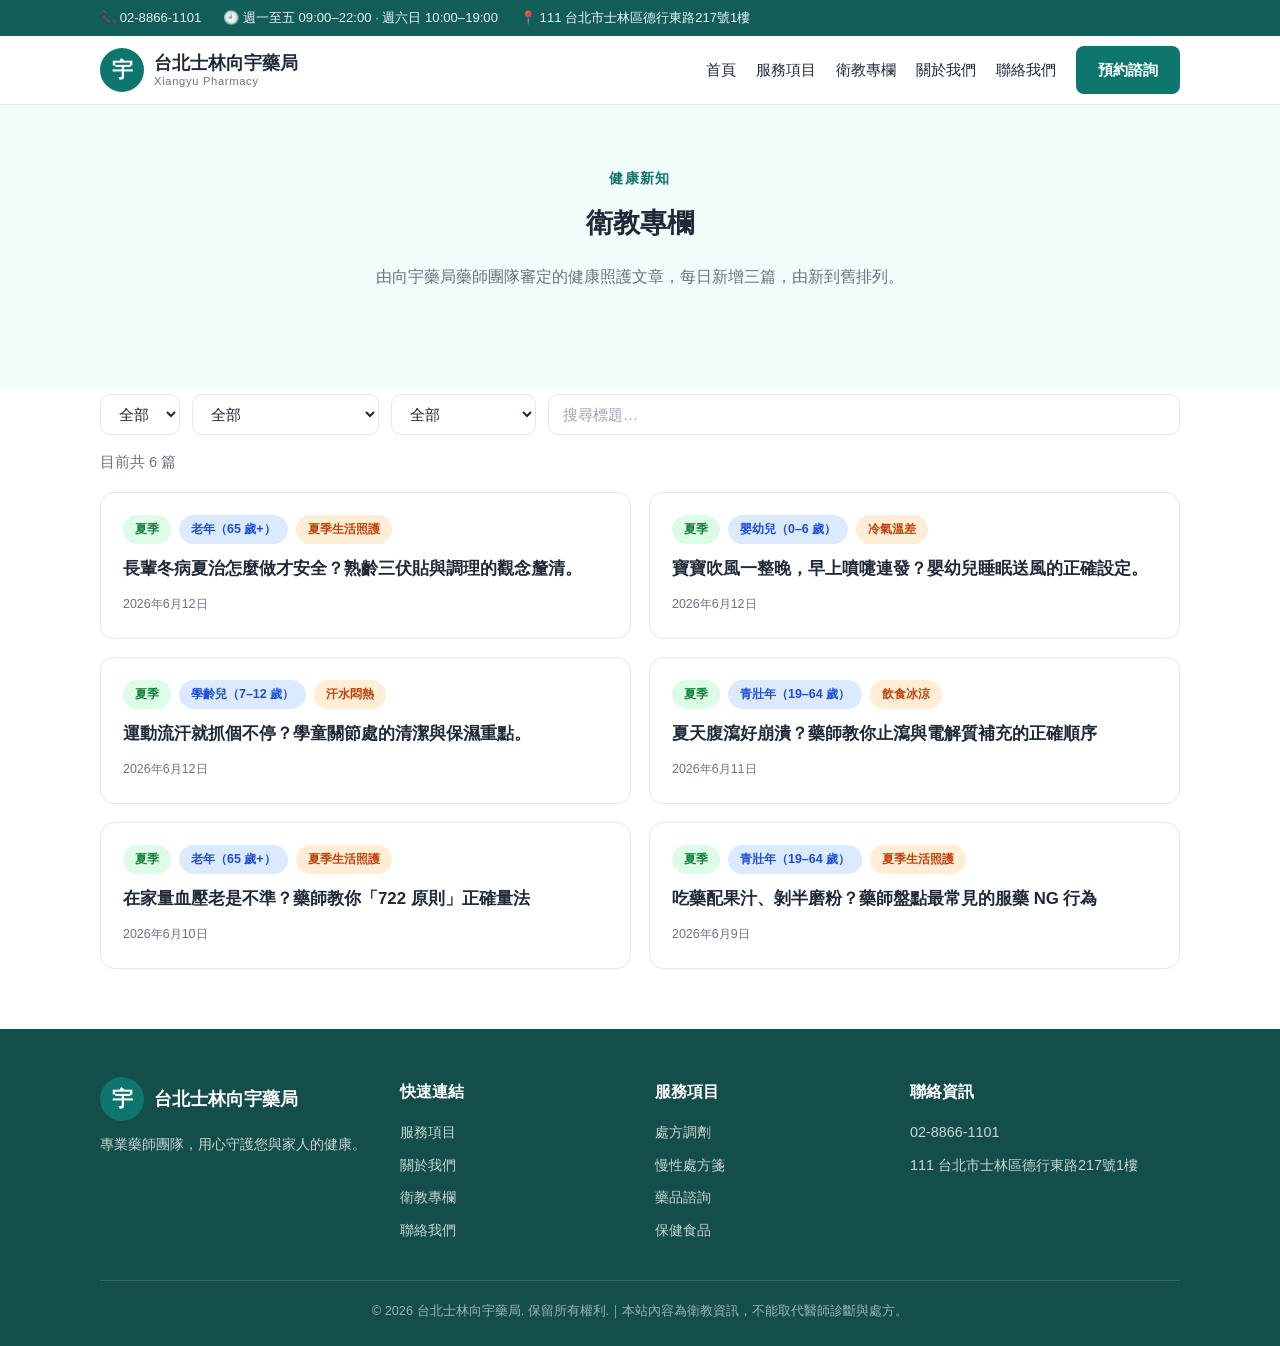
==== commit 5d1e81a1: "Update articles.html" ====
--- a/articles.html
+++ b/articles.html
@@ -81,18 +81,24 @@
 footer a{color:#CBD5D3;display:block;margin-bottom:6px}
 footer a:hover{color:#fff}
 footer .copy{border-top:1px solid rgba(255,255,255,.15);padding-top:18px;text-align:center;font-size:.8rem;color:#9DB4B0}
-.fbar{display:flex;flex-wrap:wrap;gap:8px;justify-content:center;margin-bottom:14px}
-.fbar .flabel{font-size:.85rem;color:var(--muted);align-self:center;margin-right:2px}
-.fpill{background:#fff;border:1px solid var(--border);border-radius:999px;padding:6px 16px;font-size:.85rem;color:var(--ink);cursor:pointer}
-.fpill.active{background:var(--p);color:#fff;border-color:var(--p)}
-.fcount{text-align:center;color:var(--muted);font-size:.9rem;margin:6px 0 26px}
-.alist{display:grid;grid-template-columns:repeat(auto-fit,minmax(300px,1fr));gap:18px;max-width:1120px;margin:0 auto;padding:0 20px 50px}
-.aitem{background:#fff;border:1px solid var(--border);border-radius:14px;padding:20px;display:flex;flex-direction:column}
-.aitem .tags{display:flex;gap:6px;flex-wrap:wrap;margin-bottom:10px}
-.aitem .tag{background:var(--p-light);color:var(--p-dark);font-size:.72rem;font-weight:700;border-radius:999px;padding:3px 10px}
-.aitem h3{font-size:1rem;line-height:1.55;flex:1}
-.aitem .meta{color:var(--muted);font-size:.78rem;margin:8px 0}
-.aitem a{font-weight:700;font-size:.9rem}
+.filters{display:flex;gap:12px;flex-wrap:wrap;max-width:1120px;margin:0 auto;padding:6px 20px 4px}
+.filters select{padding:10px 14px;border:1px solid var(--border);border-radius:10px;background:#fff;font-size:.95rem;color:var(--ink);font-family:inherit}
+.filters input{flex:1;min-width:200px;padding:10px 14px;border:1px solid var(--border);border-radius:10px;font-size:.95rem;font-family:inherit;color:var(--ink)}
+.filters input::placeholder{color:#9CA3AF}
+.fcount{max-width:1120px;margin:0 auto;padding:10px 20px 16px;color:var(--muted);font-size:.92rem}
+.alist{display:grid;grid-template-columns:repeat(auto-fill,minmax(380px,1fr));gap:18px;max-width:1120px;margin:0 auto;padding:0 20px 60px}
+.aitem{background:#fff;border:1px solid var(--border);border-radius:14px;padding:22px;cursor:pointer;transition:box-shadow .15s}
+.aitem:hover{box-shadow:0 6px 18px rgba(15,118,110,.12)}
+.aitem .tags{display:flex;gap:8px;flex-wrap:wrap;margin-bottom:12px}
+.aitem .tag{font-size:.78rem;font-weight:700;border-radius:999px;padding:3px 12px}
+.tag-s{background:#DCFCE7;color:#15803D}
+.tag-a{background:#DBEAFE;color:#1D4ED8}
+.tag-c{background:#FFEDD5;color:#C2410C}
+.aitem h3{font-size:1.05rem;line-height:1.6}
+.aitem .meta{color:var(--muted);font-size:.78rem;margin-top:10px}
+#readview{display:none}
+#readview .divider{display:none}
+#readview article{display:none}
 @media(max-width:860px){.hero .wrap,.about,footer .cols{grid-template-columns:1fr}.hero h1{font-size:1.8rem}}
 </style>
 </head>
@@ -131,51 +137,49 @@
   </div>
 </div>
 
-<div class="wrap" style="padding-bottom:10px">
-  <div class="fbar"><span class="flabel">季節</span><button class="fpill active">全部</button><button class="fpill">夏季</button></div>
-  <div class="fbar" data-key="age"><span class="flabel">年齡層</span><button class="fpill active">全部</button><button class="fpill">嬰幼兒（0–6 歲）</button><button class="fpill">學齡兒（7–12 歲）</button><button class="fpill">青少年（13–18 歲）</button><button class="fpill">青壯年（19–64 歲）</button><button class="fpill">老年（65 歲+）</button></div>
-  <div class="fbar" data-key="cause"><span class="flabel">主要成因</span><button class="fpill active">全部</button><button class="fpill">冷氣溫差</button><button class="fpill">飲食冰涼</button><button class="fpill">泳池/海邊戲水</button><button class="fpill">汗水悶熱</button><button class="fpill">紫外線日曬</button><button class="fpill">夏季生活照護</button><button class="fpill">濕熱黴菌塵螨</button></div>
-  <div class="fcount" id="fcount">目前共 6 篇</div>
-</div>
+<div id="listview">
+<div class="filters">
+  <select id="f-season"><option>全部</option><option>夏季</option></select>
+  <select id="f-age"><option>全部</option><option>嬰幼兒（0–6 歲）</option><option>學齡兒（7–12 歲）</option><option>青少年（13–18 歲）</option><option>青壯年（19–64 歲）</option><option>老年（65 歲+）</option></select>
+  <select id="f-cause"><option>全部</option><option>冷氣溫差</option><option>飲食冰涼</option><option>泳池/海邊戲水</option><option>汗水悶熱</option><option>紫外線日曬</option><option>夏季生活照護</option><option>濕熱黴菌塵螨</option></select>
+  <input id="f-q" type="text" placeholder="搜尋標題…">
+</div>
+<div class="fcount" id="fcount">目前共 6 篇</div>
 <div class="alist">
-  <div class="aitem" data-age="老年（65 歲+）" data-cause="夏季生活照護">
-    <div class="tags"><span class="tag">夏季</span><span class="tag">老年（65 歲+）</span><span class="tag">夏季生活照護</span></div>
+  <div class="aitem" data-target="a-20260612-1" data-age="老年（65 歲+）" data-cause="夏季生活照護" data-title="長輩冬病夏治怎麼做才安全？熟齡三伏貼與調理的觀念釐清。">
+    <div class="tags"><span class="tag tag-s">夏季</span><span class="tag tag-a">老年（65 歲+）</span><span class="tag tag-c">夏季生活照護</span></div>
     <h3>長輩冬病夏治怎麼做才安全？熟齡三伏貼與調理的觀念釐清。</h3>
     <div class="meta">2026年6月12日</div>
-    <a href="#a-20260612-1">閱讀全文 →</a>
-  </div>
-  <div class="aitem" data-age="嬰幼兒（0–6 歲）" data-cause="冷氣溫差">
-    <div class="tags"><span class="tag">夏季</span><span class="tag">嬰幼兒（0–6 歲）</span><span class="tag">冷氣溫差</span></div>
+  </div>
+  <div class="aitem" data-target="a-20260612-2" data-age="嬰幼兒（0–6 歲）" data-cause="冷氣溫差" data-title="寶寶吹風一整晚，早上噴嚏連發？嬰幼兒睡眠送風的正確設定。">
+    <div class="tags"><span class="tag tag-s">夏季</span><span class="tag tag-a">嬰幼兒（0–6 歲）</span><span class="tag tag-c">冷氣溫差</span></div>
     <h3>寶寶吹風一整晚，早上噴嚏連發？嬰幼兒睡眠送風的正確設定。</h3>
     <div class="meta">2026年6月12日</div>
-    <a href="#a-20260612-2">閱讀全文 →</a>
-  </div>
-  <div class="aitem" data-age="學齡兒（7–12 歲）" data-cause="汗水悶熱">
-    <div class="tags"><span class="tag">夏季</span><span class="tag">學齡兒（7–12 歲）</span><span class="tag">汗水悶熱</span></div>
+  </div>
+  <div class="aitem" data-target="a-20260612-3" data-age="學齡兒（7–12 歲）" data-cause="汗水悶熱" data-title="運動流汗就抓個不停？學童關節處的清潔與保濕重點。">
+    <div class="tags"><span class="tag tag-s">夏季</span><span class="tag tag-a">學齡兒（7–12 歲）</span><span class="tag tag-c">汗水悶熱</span></div>
     <h3>運動流汗就抓個不停？學童關節處的清潔與保濕重點。</h3>
     <div class="meta">2026年6月12日</div>
-    <a href="#a-20260612-3">閱讀全文 →</a>
-  </div>
-  <div class="aitem" data-age="青壯年（19–64 歲）" data-cause="飲食冰涼">
-    <div class="tags"><span class="tag">夏季</span><span class="tag">青壯年（19–64 歲）</span><span class="tag">飲食冰涼</span></div>
+  </div>
+  <div class="aitem" data-target="a-old-1" data-age="青壯年（19–64 歲）" data-cause="飲食冰涼" data-title="夏天腹瀉好崩潰？藥師教你止瀉與電解質補充的正確順序">
+    <div class="tags"><span class="tag tag-s">夏季</span><span class="tag tag-a">青壯年（19–64 歲）</span><span class="tag tag-c">飲食冰涼</span></div>
     <h3>夏天腹瀉好崩潰？藥師教你止瀉與電解質補充的正確順序</h3>
     <div class="meta">2026年6月11日</div>
-    <a href="#a-old-1">閱讀全文 →</a>
-  </div>
-  <div class="aitem" data-age="老年（65 歲+）" data-cause="夏季生活照護">
-    <div class="tags"><span class="tag">夏季</span><span class="tag">老年（65 歲+）</span><span class="tag">夏季生活照護</span></div>
+  </div>
+  <div class="aitem" data-target="a-old-2" data-age="老年（65 歲+）" data-cause="夏季生活照護" data-title="在家量血壓老是不準？藥師教你「722 原則」正確量法">
+    <div class="tags"><span class="tag tag-s">夏季</span><span class="tag tag-a">老年（65 歲+）</span><span class="tag tag-c">夏季生活照護</span></div>
     <h3>在家量血壓老是不準？藥師教你「722 原則」正確量法</h3>
     <div class="meta">2026年6月10日</div>
-    <a href="#a-old-2">閱讀全文 →</a>
-  </div>
-  <div class="aitem" data-age="青壯年（19–64 歲）" data-cause="夏季生活照護">
-    <div class="tags"><span class="tag">夏季</span><span class="tag">青壯年（19–64 歲）</span><span class="tag">夏季生活照護</span></div>
+  </div>
+  <div class="aitem" data-target="a-old-3" data-age="青壯年（19–64 歲）" data-cause="夏季生活照護" data-title="吃藥配果汁、剝半磨粉？藥師盤點最常見的服藥 NG 行為">
+    <div class="tags"><span class="tag tag-s">夏季</span><span class="tag tag-a">青壯年（19–64 歲）</span><span class="tag tag-c">夏季生活照護</span></div>
     <h3>吃藥配果汁、剝半磨粉？藥師盤點最常見的服藥 NG 行為</h3>
     <div class="meta">2026年6月9日</div>
-    <a href="#a-old-3">閱讀全文 →</a>
-  </div>
-</div>
-
+  </div>
+</div>
+</div>
+
+<div id="readview">
 <article id="a-20260612-1">
 <h1>長輩冬病夏治怎麼做才安全？熟齡三伏貼與調理的觀念釐清。</h1>
 <div class="meta">2026年6月12日｜向宇藥局 藥師團隊 審定</div>
@@ -191,7 +195,7 @@
 <h2>調理不等於停藥</h2>
 <p>最重要的觀念：任何夏季調理都是輔助，原本的慢性病處方藥不能自行停減。把正在使用的藥單帶給藥師看一眼，是最保險的做法。</p>
 <div class="notice">帶著藥單來向宇藥局，藥師免費為長輩確認調理期間的用藥注意事項。電話：<a href="tel:02-88661101">02-8866-1101</a></div>
-<a class="back" href="index.html#articles">‹ 回到首頁</a>
+<a class="back backlist" href="#">‹ 回到文章列表</a>
 </article>
 <hr class="divider">
 <article id="a-20260612-2">
@@ -209,7 +213,7 @@
 <h2>別忘了清潔</h2>
 <p>濾網與扇葉是灰塵大本營，建議每 2–4 週清洗一次；床單枕套每週換洗，給寶寶的鼻子一個乾淨的睡眠環境。</p>
 <div class="notice">寶寶的居家照護問題，歡迎來向宇藥局與藥師聊聊，或來電諮詢：<a href="tel:02-88661101">02-8866-1101</a></div>
-<a class="back" href="index.html#articles">‹ 回到首頁</a>
+<a class="back backlist" href="#">‹ 回到文章列表</a>
 </article>
 <hr class="divider">
 <article id="a-20260612-3">
@@ -228,7 +232,7 @@
 <h2>需要注意的警訊</h2>
 <p>抓破皮、起水泡或紅疹蔓延時，請就醫評估；選購兒童適用的清潔保濕產品前，也歡迎先諮詢藥師。</p>
 <div class="notice">孩子的皮膚清潔保養品怎麼挑？來向宇藥局讓藥師依膚況建議最合適的選擇。電話：<a href="tel:02-88661101">02-8866-1101</a></div>
-<a class="back" href="index.html#articles">‹ 回到首頁</a>
+<a class="back backlist" href="#">‹ 回到文章列表</a>
 </article>
 <hr class="divider">
 <article id="a-old-1">
@@ -249,7 +253,7 @@
 <h2>飲食怎麼調整？</h2>
 <p>急性期選擇清淡好消化的食物（白粥、吐司、香蕉），避免乳製品、油炸與高糖飲料，待症狀緩解再逐步恢復正常飲食。</p>
 <div class="notice">家中常備口服電解質液與正確的止瀉用藥，歡迎來向宇藥局由藥師依症狀為您建議。電話：<a href="tel:02-88661101">02-8866-1101</a></div>
-<a class="back" href="index.html#articles">‹ 回到首頁</a>
+<a class="back backlist" href="#">‹ 回到文章列表</a>
 </article>
 <hr class="divider">
 <article id="a-old-2">
@@ -271,7 +275,7 @@
 <h2>數值怎麼看？</h2>
 <p>居家血壓建議控制在 130/80 mmHg 以下（個別目標請依醫師指示）。把 7 天紀錄帶給醫師或藥師，比單次數值更有參考價值。</p>
 <div class="notice">不確定家中血壓計準不準？帶來向宇藥局，藥師免費協助您校對量測方式與判讀紀錄。電話：<a href="tel:02-88661101">02-8866-1101</a></div>
-<a class="back" href="index.html#articles">‹ 回到首頁</a>
+<a class="back backlist" href="#">‹ 回到文章列表</a>
 </article>
 <hr class="divider">
 <article id="a-old-3">
@@ -289,8 +293,9 @@
 <h2>NG 三：症狀好了就自行停藥</h2>
 <p>抗生素必須吃完整個療程，否則容易產生抗藥性；慢性病用藥更不可自行停藥或減量，調整前請與醫師或藥師討論。</p>
 <div class="notice">對家中任何藥品的吃法有疑問，拍照傳到向宇藥局 LINE 或來電，藥師為您確認。電話：<a href="tel:02-88661101">02-8866-1101</a></div>
-<a class="back" href="index.html#articles">‹ 回到首頁</a>
-</article>
+<a class="back backlist" href="#">‹ 回到文章列表</a>
+</article>
+</div>
 
 <footer>
   <div class="wrap">
@@ -324,24 +329,46 @@
 </footer>
 <script>
 (function(){
-  var state={age:'全部',cause:'全部'};
+  var listview=document.getElementById('listview');
+  var readview=document.getElementById('readview');
+  var selSeason=document.getElementById('f-season');
+  var selAge=document.getElementById('f-age');
+  var selCause=document.getElementById('f-cause');
+  var q=document.getElementById('f-q');
   function apply(){
-    var items=document.querySelectorAll('.aitem');var n=0;
-    items.forEach(function(el){
-      var ok=(state.age==='全部'||el.dataset.age===state.age)&&(state.cause==='全部'||el.dataset.cause===state.cause);
+    var n=0;
+    document.querySelectorAll('.aitem').forEach(function(el){
+      var ok=(selAge.value==='全部'||el.dataset.age===selAge.value)
+        &&(selCause.value==='全部'||el.dataset.cause===selCause.value)
+        &&(q.value.trim()===''||el.dataset.title.indexOf(q.value.trim())>-1);
       el.style.display=ok?'':'none'; if(ok)n++;
     });
     document.getElementById('fcount').textContent='目前共 '+n+' 篇';
   }
-  document.querySelectorAll('.fbar').forEach(function(bar){
-    var key=bar.dataset.key; if(!key)return;
-    bar.querySelectorAll('.fpill').forEach(function(p){
-      p.addEventListener('click',function(){
-        bar.querySelectorAll('.fpill').forEach(function(q){q.classList.remove('active')});
-        p.classList.add('active'); state[key]=p.textContent.trim(); apply();
-      });
-    });
+  [selSeason,selAge,selCause].forEach(function(s){s.addEventListener('change',apply)});
+  q.addEventListener('input',apply);
+  function openArticle(id){
+    var t=document.getElementById(id);
+    if(!t)return;
+    listview.style.display='none';
+    readview.style.display='block';
+    readview.querySelectorAll('article').forEach(function(a){a.style.display='none'});
+    t.style.display='block';
+    window.scrollTo(0,0);
+  }
+  function backToList(){
+    readview.style.display='none';
+    listview.style.display='block';
+    window.scrollTo(0,0);
+    if(history.replaceState)history.replaceState(null,'',location.pathname);
+  }
+  document.querySelectorAll('.aitem').forEach(function(el){
+    el.addEventListener('click',function(){openArticle(el.dataset.target)});
   });
+  document.querySelectorAll('.backlist').forEach(function(b){
+    b.addEventListener('click',function(e){e.preventDefault();backToList()});
+  });
+  if(location.hash){var id=location.hash.slice(1);if(document.getElementById(id))openArticle(id);}
   apply();
 })();
 </script>
